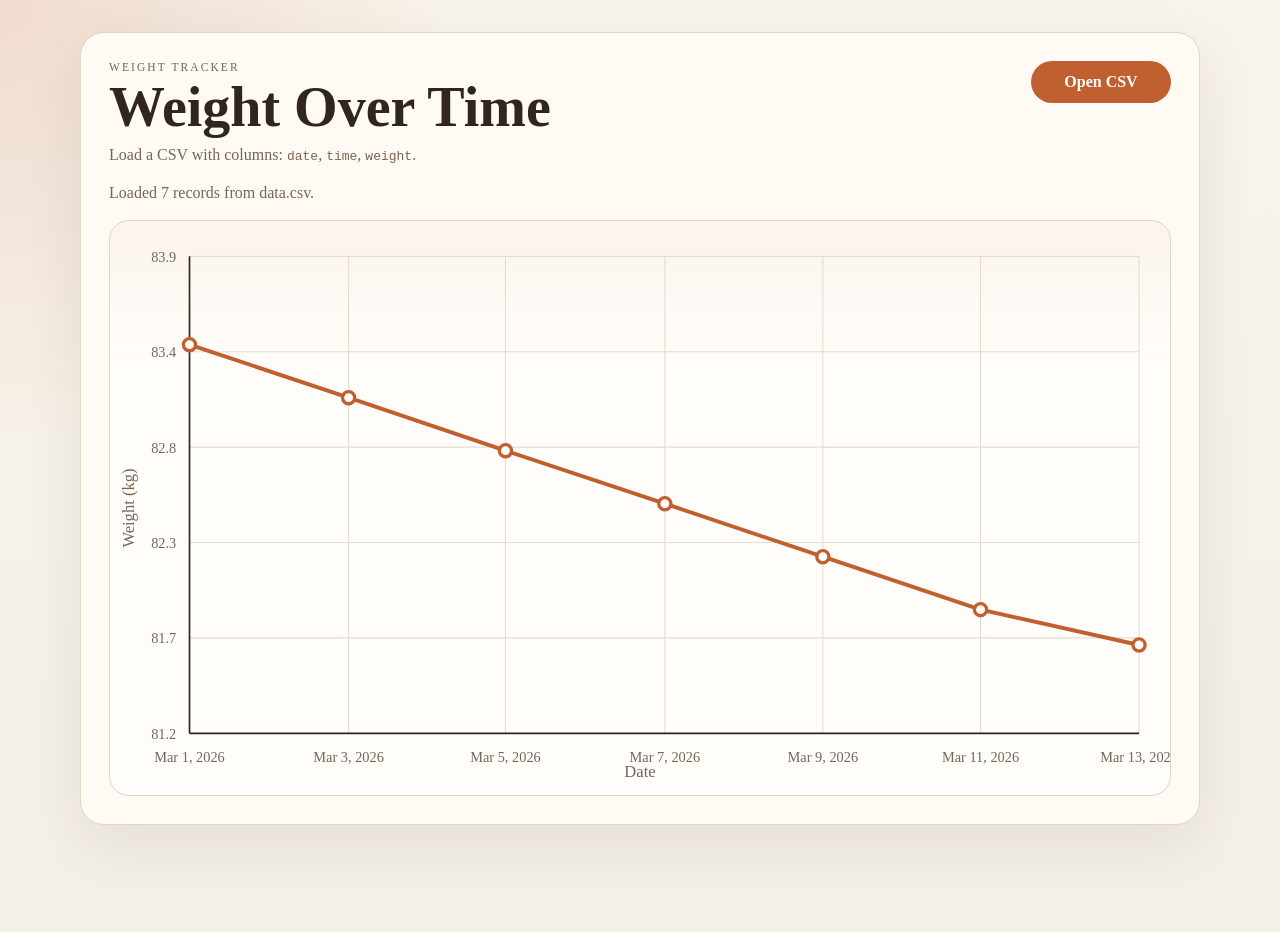
==== index.html @ 2790d620 "Create weight tracker page" ====
<!DOCTYPE html>
<html lang="en">
<head>
  <meta charset="UTF-8">
  <meta name="viewport" content="width=device-width, initial-scale=1.0">
  <title>Weight Tracker</title>
  <link rel="stylesheet" href="styles.css">
</head>
<body>
  <main class="page">
    <section class="panel">
      <div class="panel__header">
        <div>
          <p class="eyebrow">Weight Tracker</p>
          <h1>Weight Over Time</h1>
          <p class="lede">Load a CSV with columns: <code>date</code>, <code>time</code>, <code>weight</code>.</p>
        </div>
        <label class="upload">
          <span>Open CSV</span>
          <input id="file-input" type="file" accept=".csv,text/csv">
        </label>
      </div>
      <div id="status" class="status">Trying to load <code>data.csv</code>...</div>
      <div class="chart-card">
        <svg id="chart" class="chart" viewBox="0 0 960 520" role="img" aria-label="Line chart of weight by date"></svg>
        <div id="tooltip" class="tooltip" hidden></div>
      </div>
    </section>
  </main>
  <script src="script.js"></script>
</body>
</html>
---- styles.css ----
:root {
  --bg: #f4efe7;
  --panel: #fffaf3;
  --panel-border: #e2d6c5;
  --text: #30261d;
  --muted: #776657;
  --accent: #c05f2f;
  --grid: #e7ddcf;
  --shadow: 0 20px 60px rgba(48, 38, 29, 0.08);
}

* {
  box-sizing: border-box;
}

body {
  margin: 0;
  min-height: 100vh;
  font-family: Georgia, "Times New Roman", serif;
  color: var(--text);
  background:
    radial-gradient(circle at top left, rgba(192, 95, 47, 0.16), transparent 28%),
    linear-gradient(180deg, #f8f3eb 0%, var(--bg) 100%);
}

.page {
  width: min(1120px, calc(100% - 32px));
  margin: 32px auto;
}

.panel {
  background: var(--panel);
  border: 1px solid var(--panel-border);
  border-radius: 24px;
  padding: 28px;
  box-shadow: var(--shadow);
}

.panel__header {
  display: flex;
  justify-content: space-between;
  gap: 20px;
  align-items: start;
  margin-bottom: 20px;
}

.eyebrow {
  margin: 0 0 8px;
  text-transform: uppercase;
  letter-spacing: 0.18em;
  font-size: 0.72rem;
  color: var(--muted);
}

h1 {
  margin: 0;
  font-size: clamp(2rem, 5vw, 3.5rem);
  line-height: 0.95;
}

.lede {
  margin: 12px 0 0;
  color: var(--muted);
}

.upload {
  position: relative;
  display: inline-flex;
  align-items: center;
  justify-content: center;
  min-width: 140px;
  padding: 12px 16px;
  border-radius: 999px;
  background: var(--accent);
  color: white;
  cursor: pointer;
  font-weight: 600;
}

.upload input {
  position: absolute;
  inset: 0;
  opacity: 0;
  cursor: pointer;
}

.status {
  margin-bottom: 18px;
  color: var(--muted);
}

.chart-card {
  position: relative;
  border: 1px solid var(--panel-border);
  border-radius: 20px;
  overflow: hidden;
  background:
    linear-gradient(180deg, rgba(192, 95, 47, 0.06), transparent 24%),
    #fffdf9;
}

.chart {
  display: block;
  width: 100%;
  height: auto;
}

.tooltip {
  position: absolute;
  min-width: 160px;
  padding: 10px 12px;
  border-radius: 12px;
  background: rgba(48, 38, 29, 0.94);
  color: #fffdf8;
  pointer-events: none;
  transform: translate(-50%, calc(-100% - 12px));
  box-shadow: 0 10px 25px rgba(48, 38, 29, 0.24);
  font-size: 0.95rem;
}

.tooltip strong,
.tooltip span {
  display: block;
}

@media (max-width: 720px) {
  .page {
    width: min(100% - 20px, 1120px);
    margin: 10px auto;
  }

  .panel {
    padding: 18px;
    border-radius: 18px;
  }

  .panel__header {
    flex-direction: column;
    align-items: stretch;
  }

  .upload {
    width: 100%;
  }
}
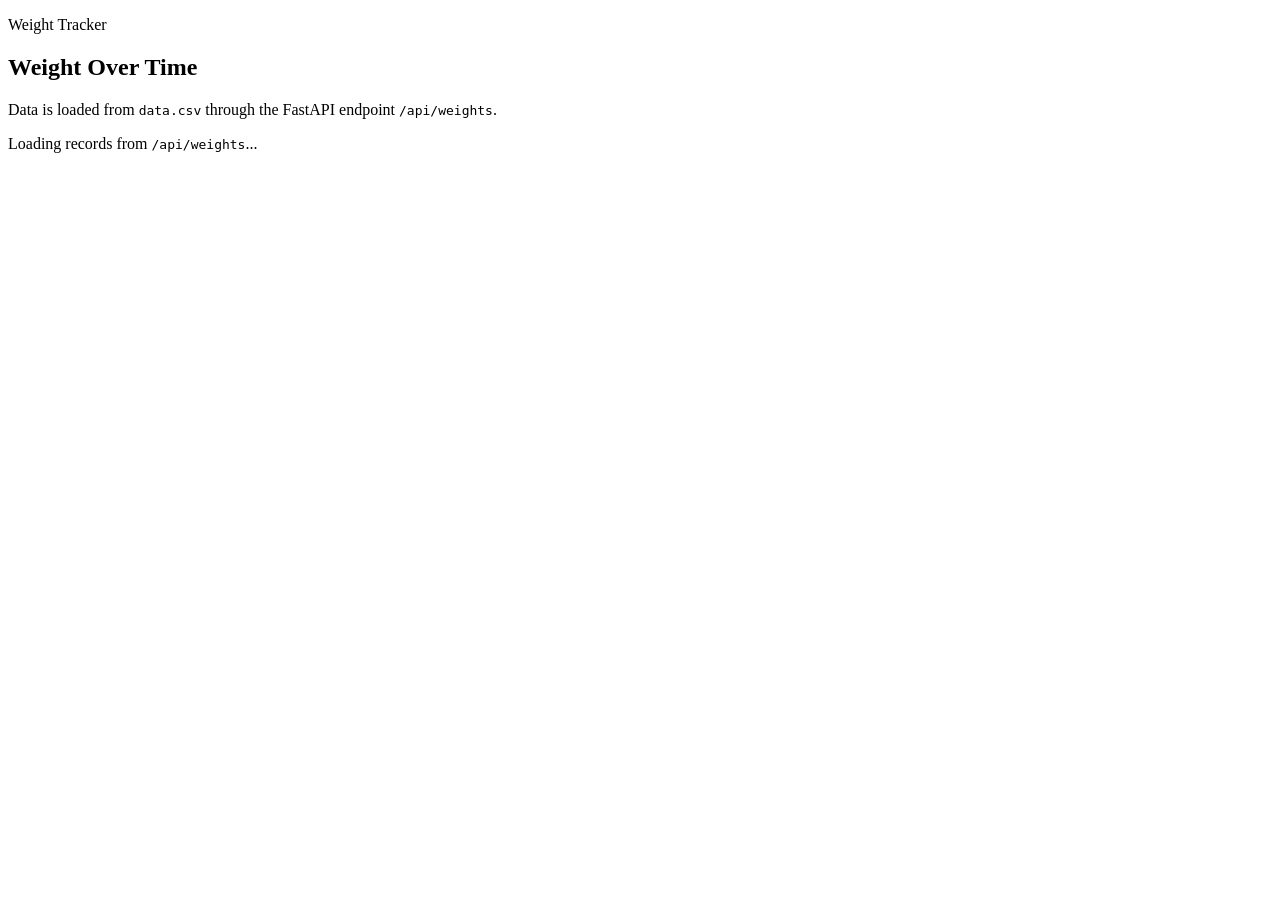
==== commit 2f6ba0c1: "Add FastAPI CSV backend and load chart data via API" ====
--- a/index.html
+++ b/index.html
@@ -4,7 +4,7 @@
   <meta charset="UTF-8">
   <meta name="viewport" content="width=device-width, initial-scale=1.0">
   <title>Weight Tracker</title>
-  <link rel="stylesheet" href="styles.css">
+  <link rel="stylesheet" href="/static/styles.css">
 </head>
 <body>
   <main class="page">
@@ -13,20 +13,16 @@
         <div>
           <p class="eyebrow">Weight Tracker</p>
           <h1>Weight Over Time</h1>
-          <p class="lede">Load a CSV with columns: <code>date</code>, <code>time</code>, <code>weight</code>.</p>
+          <p class="lede">Data is loaded from <code>data.csv</code> through the FastAPI endpoint <code>/api/weights</code>.</p>
         </div>
-        <label class="upload">
-          <span>Open CSV</span>
-          <input id="file-input" type="file" accept=".csv,text/csv">
-        </label>
       </div>
-      <div id="status" class="status">Trying to load <code>data.csv</code>...</div>
+      <div id="status" class="status">Loading records from <code>/api/weights</code>...</div>
       <div class="chart-card">
         <svg id="chart" class="chart" viewBox="0 0 960 520" role="img" aria-label="Line chart of weight by date"></svg>
         <div id="tooltip" class="tooltip" hidden></div>
       </div>
     </section>
   </main>
-  <script src="script.js"></script>
+  <script src="/static/script.js"></script>
 </body>
-</html>
+</html>
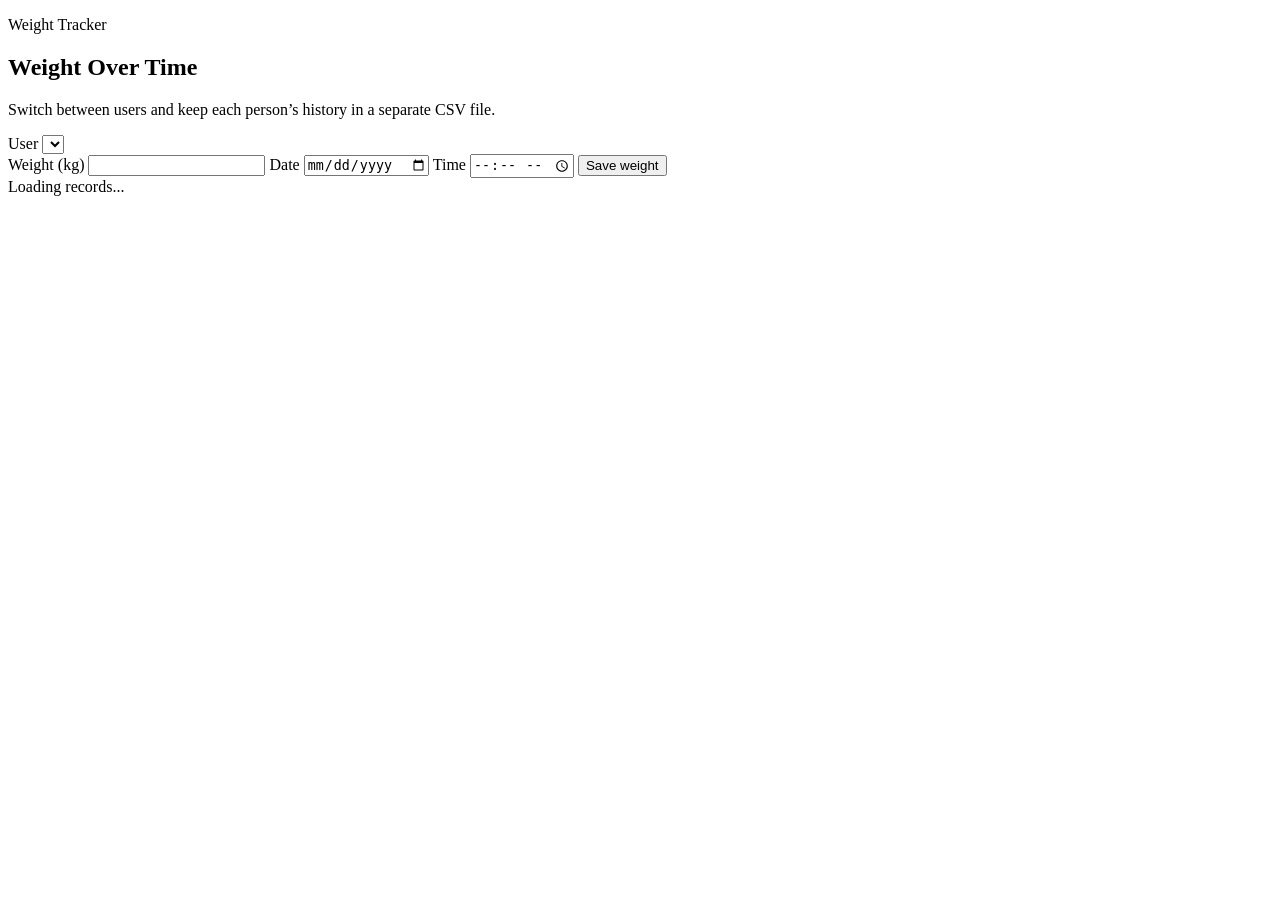
==== commit 902357c1: "Adjust to AWS" ====
--- a/index.html
+++ b/index.html
@@ -13,16 +13,38 @@
         <div>
           <p class="eyebrow">Weight Tracker</p>
           <h1>Weight Over Time</h1>
-          <p class="lede">Data is loaded from <code>data.csv</code> through the FastAPI endpoint <code>/api/weights</code>.</p>
+          <p class="lede">Switch between users and keep each person’s history in a separate CSV file.</p>
+        </div>
+        <div class="user-switcher">
+          <label class="field">
+            <span class="field__label">User</span>
+            <select id="user-select" name="user"></select>
+          </label>
         </div>
       </div>
-      <div id="status" class="status">Loading records from <code>/api/weights</code>...</div>
+      <form id="entry-form" class="entry-form">
+        <label class="field">
+          <span class="field__label">Weight (kg)</span>
+          <input id="weight-input" name="weight" type="number" min="0" step="0.1" inputmode="decimal" required>
+        </label>
+        <label class="field">
+          <span class="field__label">Date</span>
+          <input id="date-input" name="date" type="date" required>
+        </label>
+        <label class="field">
+          <span class="field__label">Time</span>
+          <input id="time-input" name="time" type="time" required>
+        </label>
+        <button class="button" type="submit">Save weight</button>
+      </form>
+      <div id="status" class="status">Loading records...</div>
       <div class="chart-card">
         <svg id="chart" class="chart" viewBox="0 0 960 520" role="img" aria-label="Line chart of weight by date"></svg>
         <div id="tooltip" class="tooltip" hidden></div>
       </div>
     </section>
   </main>
+  <script src="/static/config.js"></script>
   <script src="/static/script.js"></script>
 </body>
 </html>
